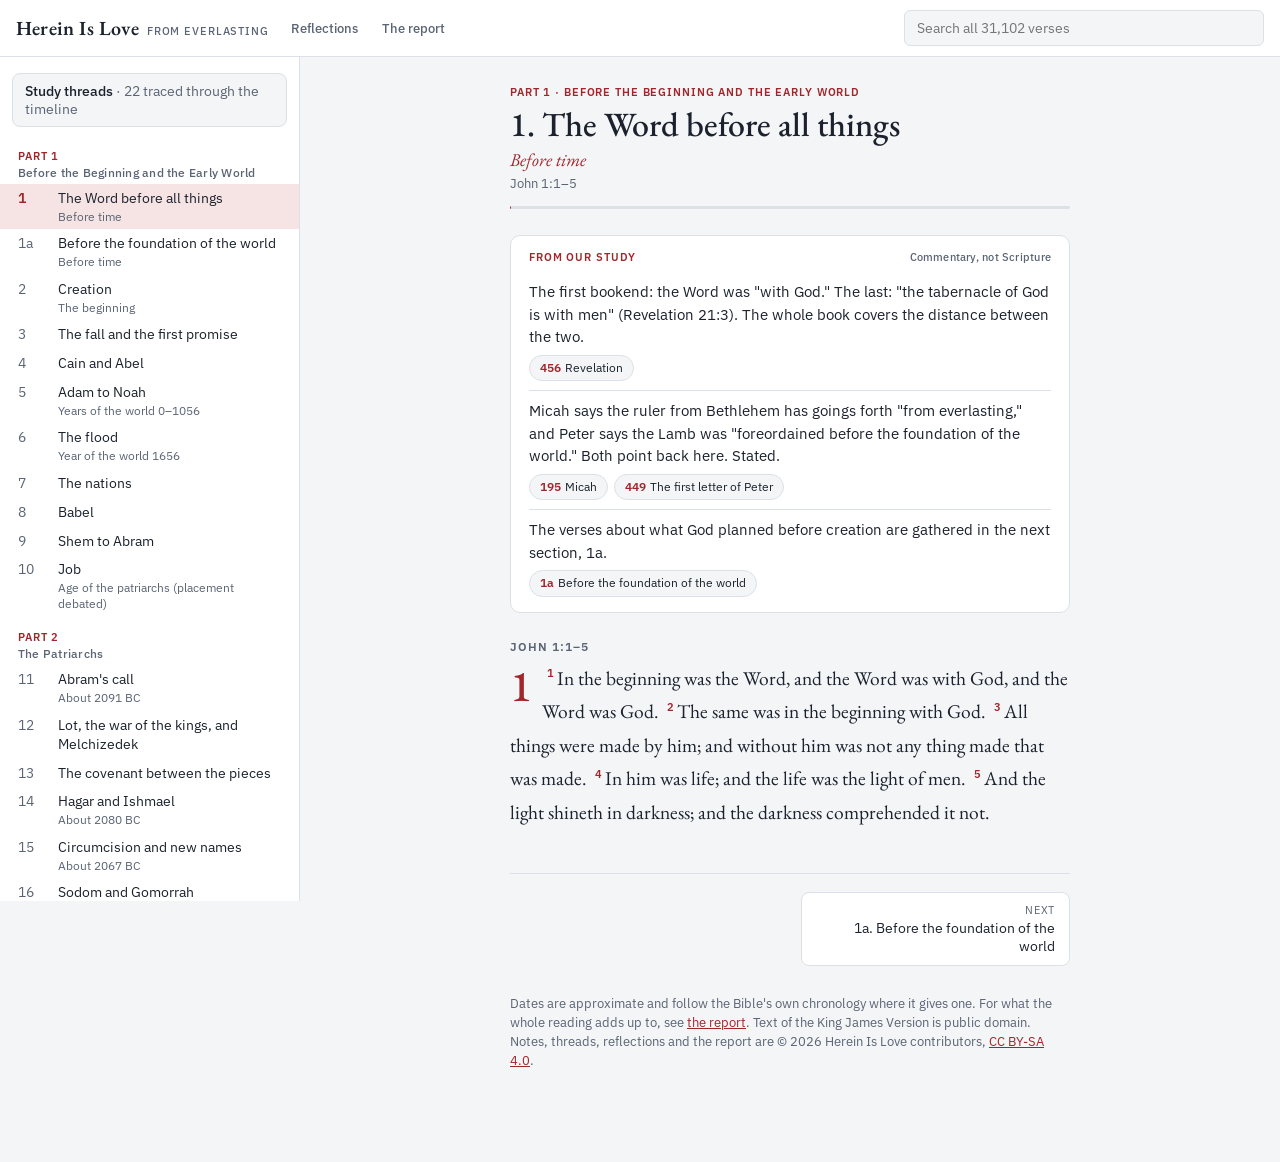
==== index.html @ a445bd6a "Add files via upload" ====
<!doctype html>
<html lang="en">
<head>
<meta charset="utf-8">
<meta name="viewport" content="width=device-width,initial-scale=1,viewport-fit=cover">
<title>Herein Is Love · The Bible, read in order</title>
<meta name="description" content="Herein Is Love: the King James Bible arranged in the order its events happened, from before creation to Revelation, with study notes and threads.">
<link rel="preconnect" href="https://fonts.googleapis.com">
<link rel="preconnect" href="https://fonts.gstatic.com" crossorigin>
<link rel="stylesheet" href="https://fonts.googleapis.com/css2?family=EB+Garamond:ital,wght@0,400;0,500;0,600;1,400&family=IBM+Plex+Sans:wght@400;500;600&display=swap">
<link rel="stylesheet" href="assets/style.css">
</head>
<body>
<header class="bar">
  <button class="toc-btn" id="tocBtn" type="button" aria-controls="toc" aria-expanded="false">Contents</button>
  <div class="brand"><a href="./">Herein Is Love</a><small>From Everlasting</small></div>
  <nav class="nav" aria-label="Site"><a href="reflections.html">Reflections</a><a href="report.html">The report</a></nav>
  <div class="search"><input id="q" type="search" placeholder="Search all 31,102 verses" aria-label="Search the text"></div>
</header>
<div class="layout">
  <nav class="toc" id="toc" aria-label="Contents"></nav>
  <main id="main"><div class="page" id="page"><p class="loading">Loading the text…</p></div></main>
</div>
<script src="vendor/js-yaml.min.js"></script>
<script src="vendor/marked.umd.js"></script>
<script src="assets/refs.js"></script>
<script src="assets/app.js"></script>
</body>
</html>
---- assets/style.css ----
:root{
  --bg:#F3F5F7; --surface:#FFFFFF; --ink:#1B222D; --muted:#5A6474; --line:#DCE1E7;
  --rubric:#A1262B; --rubric-soft:#F6E4E4; --hit:#FCEFB4;
  --serif:"EB Garamond", Garamond, "Times New Roman", serif;
  --sans:"IBM Plex Sans", system-ui, -apple-system, "Segoe UI", sans-serif;
}
@media (prefers-color-scheme: dark){
  :root:not([data-theme="light"]){
    --bg:#12151B; --surface:#1A1F28; --ink:#E3E6EB; --muted:#98A1B0; --line:#2B323E;
    --rubric:#E06A6E; --rubric-soft:#3A2226; --hit:#5A4A12; color-scheme:dark;
  }
}
:root[data-theme="dark"]{
  --bg:#12151B; --surface:#1A1F28; --ink:#E3E6EB; --muted:#98A1B0; --line:#2B323E;
  --rubric:#E06A6E; --rubric-soft:#3A2226; --hit:#5A4A12; color-scheme:dark;
}
*{box-sizing:border-box}
html,body{height:100%}
body{background:var(--bg);color:var(--ink);font-family:var(--sans);font-size:14px;margin:0}
button{font:inherit;color:inherit}
a{color:var(--rubric)}
:focus-visible{outline:2px solid var(--rubric);outline-offset:2px}

.bar{position:sticky;top:env(safe-area-inset-top,0px);z-index:5;background:var(--surface);border-bottom:1px solid var(--line);
  display:flex;align-items:center;gap:12px;padding:10px 16px;flex-wrap:wrap}
.brand{font-family:var(--serif);font-size:20px;font-weight:600;letter-spacing:.2px;white-space:nowrap}
.brand small{font-family:var(--sans);font-size:11px;font-weight:500;letter-spacing:.08em;text-transform:uppercase;color:var(--muted);margin-left:8px}
.toc-btn{display:none;border:1px solid var(--line);background:var(--bg);border-radius:6px;padding:6px 10px;cursor:pointer}
.search{flex:1;min-width:180px;display:flex;justify-content:flex-end}
.search input{width:100%;max-width:360px;padding:8px 12px;border:1px solid var(--line);border-radius:6px;background:var(--bg);color:var(--ink);font:inherit}

.layout{display:grid;grid-template-columns:300px minmax(0,1fr);min-height:calc(100% - 56px)}
.toc{border-right:1px solid var(--line);background:var(--surface);overflow-y:auto;height:calc(100vh - 56px);position:sticky;top:56px;padding:12px 0 40px}
.part{padding:14px 18px 4px;font-size:11px;font-weight:600;letter-spacing:.08em;text-transform:uppercase;color:var(--rubric)}
.part span{display:block;color:var(--muted);font-weight:500;letter-spacing:.02em;text-transform:none;font-size:12px;margin-top:2px}
.toc button.sec{display:grid;grid-template-columns:34px 1fr;gap:6px;width:100%;text-align:left;border:0;background:none;padding:5px 18px;cursor:pointer;color:var(--ink);line-height:1.35}
.toc button.sec .n{color:var(--muted);font-variant-numeric:tabular-nums}
.toc button.sec:hover{background:var(--bg)}
.toc button.sec[aria-current="true"]{background:var(--rubric-soft)}
.toc button.sec[aria-current="true"] .n{color:var(--rubric);font-weight:600}

main{padding-block:28px 80px;padding-inline:24px;min-width:0}
.page{max-width:40em;margin:0 auto}
.eyebrow{font-size:11px;font-weight:600;letter-spacing:.08em;text-transform:uppercase;color:var(--rubric)}
h1{font-family:var(--serif);font-weight:500;font-size:34px;line-height:1.15;margin:6px 0 4px;text-wrap:balance}
.date{font-family:var(--serif);font-style:italic;font-size:18px;color:var(--rubric);margin:0 0 4px}
.toc .dt{display:block;color:var(--muted);font-size:11.5px;margin-top:1px}
.refs{color:var(--muted);font-size:13px;margin-bottom:8px}
.progress{height:3px;background:var(--line);border-radius:2px;margin:14px 0 26px;overflow:hidden}
.progress i{display:block;height:100%;background:var(--rubric)}
h2.passage{font-family:var(--sans);font-size:12px;font-weight:600;letter-spacing:.08em;text-transform:uppercase;color:var(--muted);
  margin:34px 0 8px;padding-top:14px;border-top:1px solid var(--line)}
h2.passage:first-of-type{border-top:0;padding-top:0;margin-top:10px}
.chap{font-family:var(--serif);font-size:19.5px;line-height:1.72;margin:0 0 18px}
.chap .cn{font-family:var(--serif);float:left;font-size:44px;line-height:.9;color:var(--rubric);margin:4px 10px 0 0;font-weight:500}
.chap .cl{display:block;font-family:var(--sans);font-size:12px;font-weight:600;color:var(--muted);letter-spacing:.04em;margin-bottom:2px}
sup.v{font-family:var(--sans);font-size:10.5px;color:var(--rubric);font-weight:600;margin:0 3px 0 5px;vertical-align:super;line-height:0}
.verse.flash{background:var(--hit);border-radius:3px}
.note{font-family:var(--serif);font-size:19px;line-height:1.6;color:var(--muted);font-style:italic;border-left:3px solid var(--rubric);padding:4px 0 4px 16px;margin:18px 0}
.study{border:1px solid var(--line);background:var(--surface);border-radius:10px;padding:14px 18px 6px;margin:18px 0 26px}
.study-h{font-size:11px;font-weight:600;letter-spacing:.08em;text-transform:uppercase;color:var(--rubric);display:flex;justify-content:space-between;gap:12px;flex-wrap:wrap}
.study-h span{color:var(--muted);font-weight:500;letter-spacing:.02em;text-transform:none}
.study ul{list-style:none;margin:8px 0 0;padding:0}
.study li{padding:9px 0;border-top:1px solid var(--line);font-size:14.5px;line-height:1.55}
.study li:first-child{border-top:0}
.go{display:flex;flex-wrap:wrap;gap:6px;margin-top:6px}
.go button{text-align:left;border:1px solid var(--line);background:var(--bg);border-radius:999px;padding:3px 10px;font-size:12px;cursor:pointer;color:var(--ink)}
.go button:hover{border-color:var(--rubric);color:var(--rubric)}
.go button b{color:var(--rubric);font-weight:600;margin-right:4px}
.toc button.threads{display:block;width:calc(100% - 24px);margin:4px 12px 8px;text-align:left;border:1px solid var(--line);background:var(--bg);border-radius:8px;padding:8px 12px;cursor:pointer;font-weight:500}
.toc button.threads:hover,.toc button.threads[aria-current="true"]{border-color:var(--rubric);color:var(--rubric)}
.thread{margin:26px 0;padding-top:18px;border-top:1px solid var(--line)}
.thread h2{font-family:var(--serif);font-weight:500;font-size:24px;margin:0 0 6px}
.thread p{font-family:var(--serif);font-size:18px;line-height:1.55;margin:0 0 10px;color:var(--ink)}
.pager{display:flex;justify-content:space-between;gap:12px;margin-top:44px;padding-top:18px;border-top:1px solid var(--line);flex-wrap:wrap}
.pager button{border:1px solid var(--line);background:var(--surface);border-radius:8px;padding:10px 14px;cursor:pointer;text-align:left;max-width:48%;min-width:140px}
.pager button:hover{border-color:var(--rubric)}
.pager small{display:block;color:var(--muted);font-size:11px;letter-spacing:.06em;text-transform:uppercase;margin-bottom:2px}
.pager button[disabled]{visibility:hidden}
.foot{margin-top:28px;color:var(--muted);font-size:12.5px;line-height:1.5}

.results h1{font-size:28px}
.res{display:block;width:100%;text-align:left;border:0;border-bottom:1px solid var(--line);background:none;padding:12px 2px;cursor:pointer}
.res b{font-family:var(--sans);font-size:12px;color:var(--rubric);font-weight:600}
.res em{font-style:normal;color:var(--muted);font-size:12px;margin-left:8px}
.res p{margin:4px 0 0;font-family:var(--serif);font-size:17px;line-height:1.5}
mark{background:var(--hit);color:inherit;border-radius:2px}

@media (max-width:820px){
  .toc-btn{display:inline-block}
  .layout{grid-template-columns:1fr}
  .toc{position:fixed;inset:0 auto 0 0;width:min(86vw,340px);height:100%;top:0;z-index:10;transform:translateX(-105%);transition:transform .2s ease;
    box-shadow:0 0 0 100vmax rgba(0,0,0,0);padding-top:calc(env(safe-area-inset-top,0px) + 12px)}
  body.toc-open .toc{transform:none;box-shadow:0 0 0 100vmax rgba(0,0,0,.35)}
  main{padding-inline:16px}
  h1{font-size:28px}
  .chap{font-size:18.5px}
  .pager button{max-width:100%;flex:1}
}
@media (prefers-reduced-motion: reduce){.toc{transition:none}}

/* site additions */
.brand a{color:inherit;text-decoration:none}
.nav{display:flex;gap:4px}
.nav a{font-size:13px;font-weight:500;color:var(--muted);text-decoration:none;padding:6px 10px;border-radius:6px}
.nav a:hover,.nav a[aria-current="page"]{color:var(--rubric);background:var(--rubric-soft)}
.note p{margin:0 0 10px}.note p:last-child{margin:0}
.loading{color:var(--muted);font-family:var(--serif);font-style:italic;font-size:18px;padding:40px 0}

.site-foot{max-width:40em;margin:0 auto;padding:0 16px 48px;color:var(--muted);font-size:12.5px;line-height:1.5}

/* report page */
.report{max-width:40em;margin:0 auto;padding:32px 16px 80px}
.report h1{font-size:38px;margin:0 0 6px}
.report h2{font-family:var(--serif);font-weight:500;font-size:26px;margin:44px 0 10px;padding-top:18px;border-top:1px solid var(--line)}
.report h3{font-family:var(--sans);font-size:12px;font-weight:600;letter-spacing:.08em;text-transform:uppercase;color:var(--rubric);margin:28px 0 8px}
.report p,.report li{font-family:var(--serif);font-size:19px;line-height:1.65}
.report p{margin:0 0 14px}
.report strong{font-family:var(--sans);font-size:.78em;font-weight:600;letter-spacing:.02em;color:var(--rubric)}
.report table{border-collapse:collapse;width:100%;margin:10px 0 20px;font-size:14.5px}
.report th,.report td{border-bottom:1px solid var(--line);padding:8px 10px;text-align:left;vertical-align:top}
.report th{font-size:12px;letter-spacing:.06em;text-transform:uppercase;color:var(--muted)}
.report .table-wrap{overflow-x:auto}
.report .byline{color:var(--muted);font-size:13px;margin-bottom:24px}
.report .toc-list{columns:2;column-gap:24px;padding:0;list-style:none;margin:0 0 20px}
.report .toc-list li{font-family:var(--sans);font-size:14px;line-height:1.5;break-inside:avoid;padding:2px 0}
@media (max-width:620px){.report .toc-list{columns:1}.report h1{font-size:30px}}
.go a.chip{display:inline-block;border:1px solid var(--line);background:var(--surface);border-radius:999px;padding:3px 10px;font-family:var(--sans);font-size:12px;color:var(--ink);text-decoration:none}
.go a.chip:hover{border-color:var(--rubric);color:var(--rubric)}
.go a.chip b{color:var(--rubric);font-weight:600;margin-right:4px}
.report .eyebrow a{color:inherit;text-decoration:none}
.report h2 a{color:inherit}
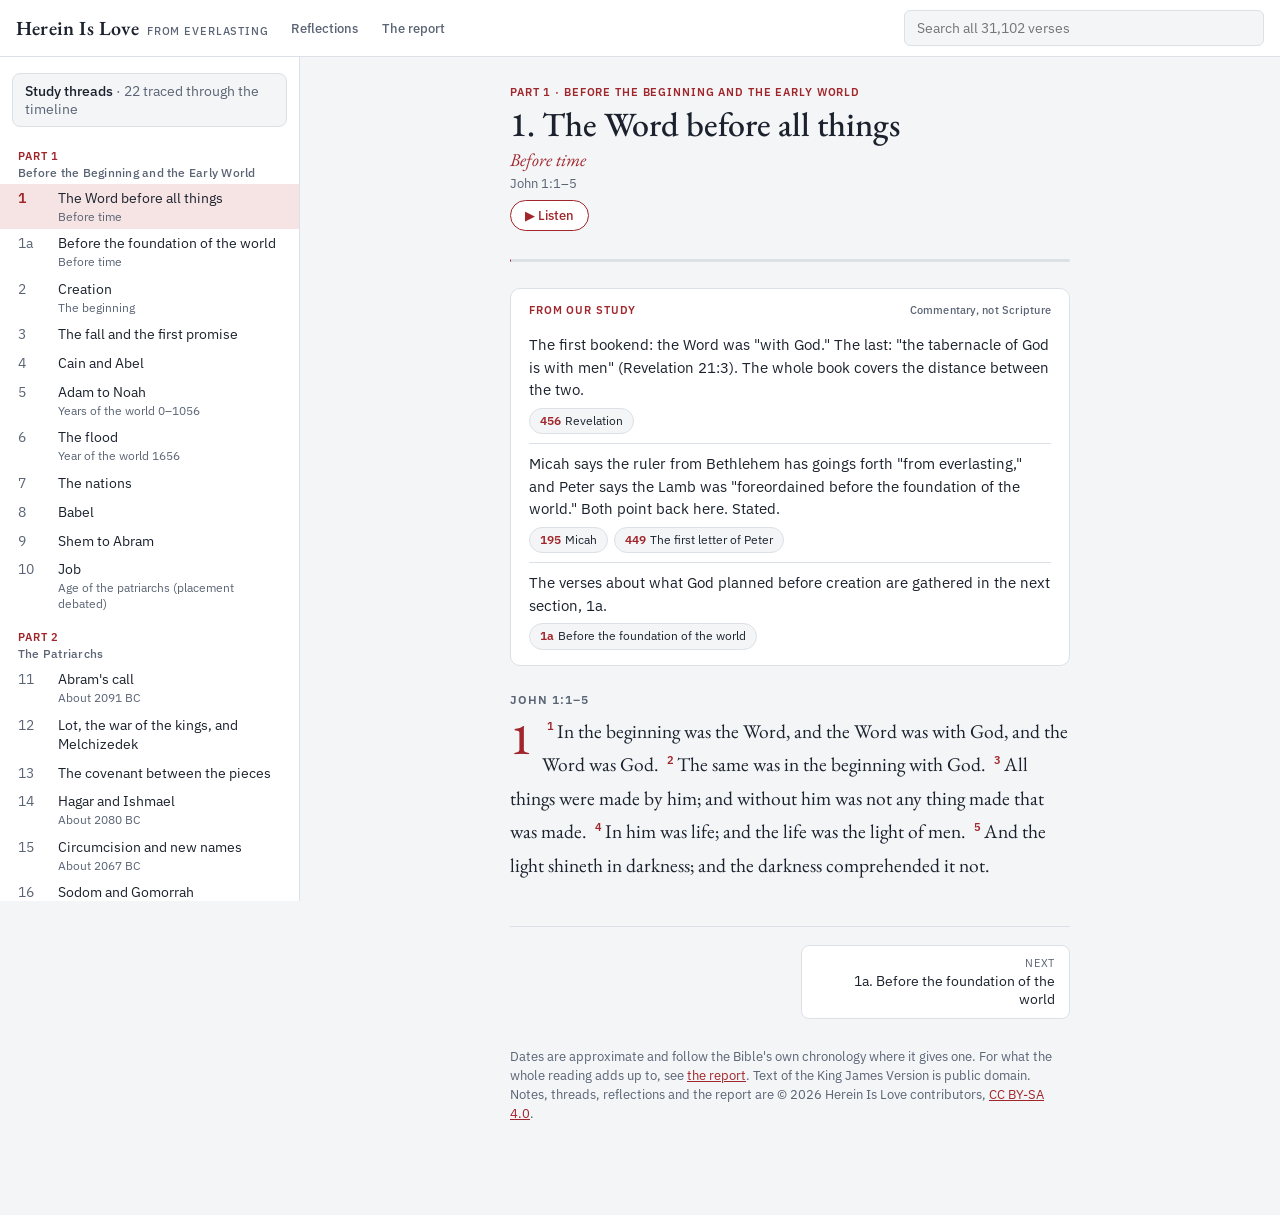
==== commit fe751bc5: "Add files via upload" ====
--- a/index.html
+++ b/index.html
@@ -24,6 +24,7 @@
 <script src="vendor/js-yaml.min.js"></script>
 <script src="vendor/marked.umd.js"></script>
 <script src="assets/refs.js"></script>
+<script src="assets/listen.js"></script>
 <script src="assets/app.js"></script>
 </body>
 </html>
--- a/assets/style.css
+++ b/assets/style.css
@@ -15,7 +15,7 @@
   --rubric:#E06A6E; --rubric-soft:#3A2226; --hit:#5A4A12; color-scheme:dark;
 }
 *{box-sizing:border-box}
-html,body{height:100%}
+html{height:100%}body{min-height:100%}
 body{background:var(--bg);color:var(--ink);font-family:var(--sans);font-size:14px;margin:0}
 button{font:inherit;color:inherit}
 a{color:var(--rubric)}
@@ -130,3 +130,20 @@
 .go a.chip b{color:var(--rubric);font-weight:600;margin-right:4px}
 .report .eyebrow a{color:inherit;text-decoration:none}
 .report h2 a{color:inherit}
+
+/* Listen */
+.listen-btn{display:inline-flex;align-items:center;gap:6px;margin:0 0 14px;border:1px solid var(--rubric);background:var(--surface);color:var(--rubric);border-radius:999px;padding:6px 14px;font:500 13px var(--sans);cursor:pointer}
+.listen-btn:hover{background:var(--rubric-soft)}
+.speaking{background:var(--hit);border-radius:3px;box-shadow:0 0 0 3px var(--hit)}
+.cn.speaking{box-shadow:none}
+.listen-bar{position:fixed;left:0;right:0;bottom:0;z-index:20;display:flex;align-items:center;gap:8px;flex-wrap:wrap;
+  padding:10px 16px calc(10px + env(safe-area-inset-bottom,0px));background:var(--surface);border-top:1px solid var(--line);box-shadow:0 -4px 16px rgba(0,0,0,.08);font-family:var(--sans);font-size:13px}
+.listen-bar[hidden]{display:none}
+.listen-bar button{border:1px solid var(--line);background:var(--bg);color:var(--ink);border-radius:8px;min-width:40px;height:36px;font-size:15px;cursor:pointer}
+.listen-bar button.main{background:var(--rubric);border-color:var(--rubric);color:#fff}
+.listen-bar button[data-a="stop"]{margin-left:auto}
+.listen-label{color:var(--muted);min-width:0;flex:1 1 120px;white-space:nowrap;overflow:hidden;text-overflow:ellipsis}
+.listen-opt{color:var(--muted);display:flex;align-items:center;gap:4px}
+.listen-opt select{font:inherit;color:var(--ink);background:var(--bg);border:1px solid var(--line);border-radius:6px;padding:4px;max-width:180px}
+body.listening{padding-bottom:72px}
+@media (max-width:620px){.listen-label{display:none}.listen-bar{gap:6px}.listen-bar button[data-a="stop"]{order:5}.listen-voice{order:10;flex-basis:100%}.listen-voice select{max-width:none;flex:1}}
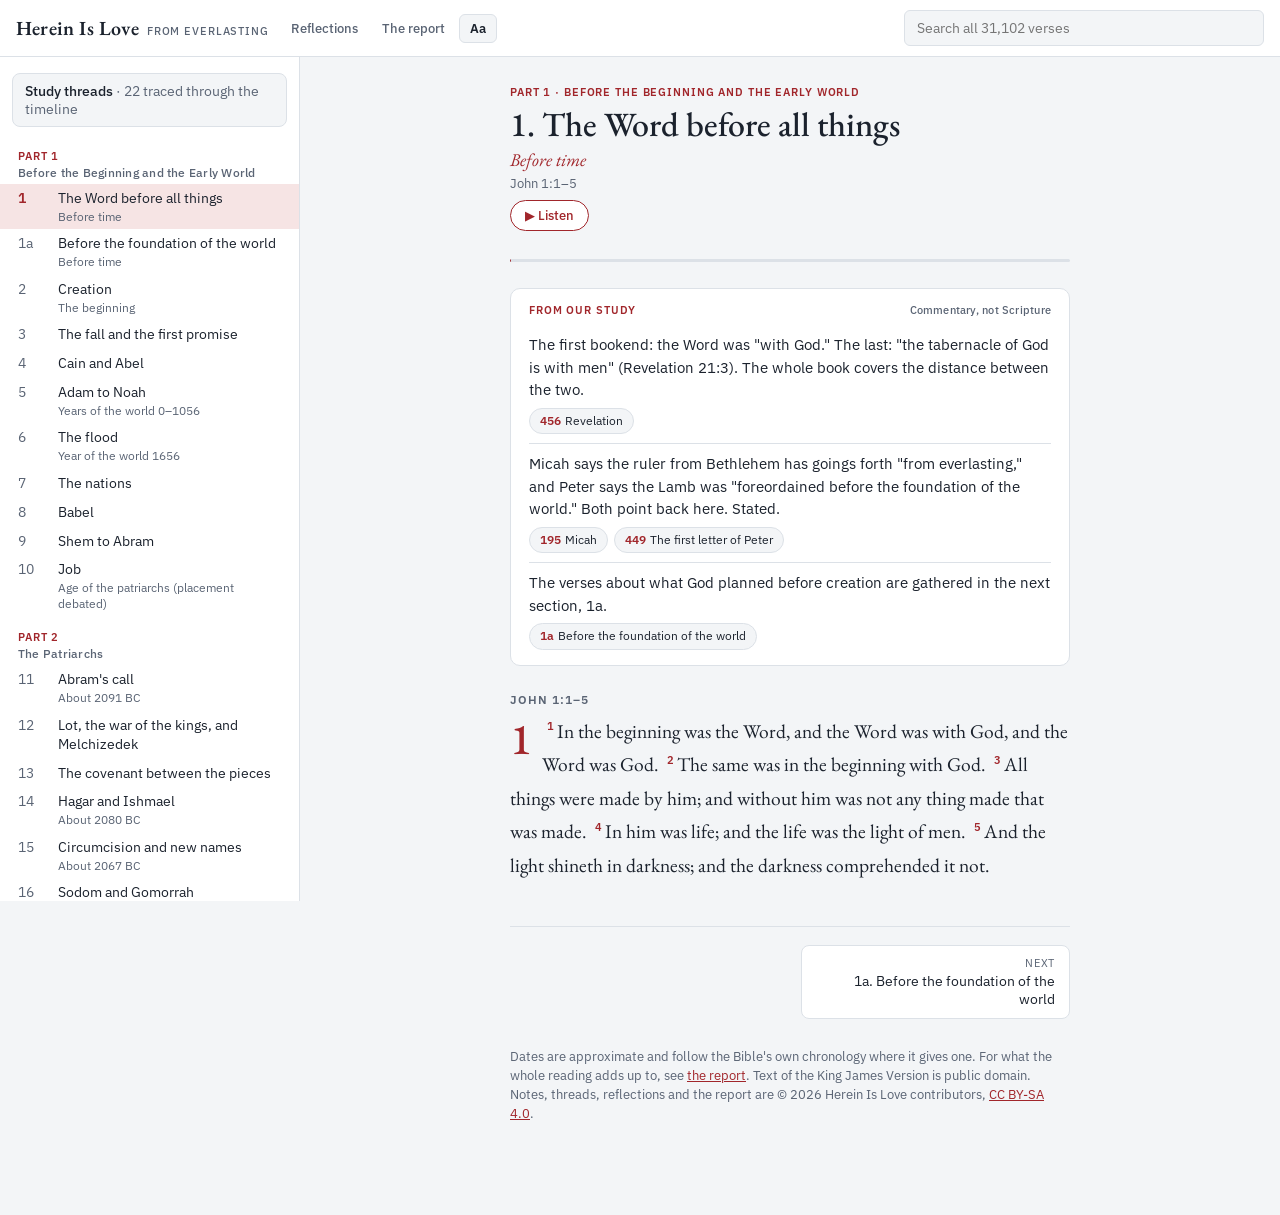
==== commit 9f1bdcd0: "Add files via upload" ====
--- a/index.html
+++ b/index.html
@@ -9,6 +9,7 @@
 <link rel="preconnect" href="https://fonts.gstatic.com" crossorigin>
 <link rel="stylesheet" href="https://fonts.googleapis.com/css2?family=EB+Garamond:ital,wght@0,400;0,500;0,600;1,400&family=IBM+Plex+Sans:wght@400;500;600&display=swap">
 <link rel="stylesheet" href="assets/style.css">
+<script src="assets/textsize.js"></script>
 </head>
 <body>
 <header class="bar">
--- a/assets/style.css
+++ b/assets/style.css
@@ -16,7 +16,7 @@
 }
 *{box-sizing:border-box}
 html{height:100%}body{min-height:100%}
-body{background:var(--bg);color:var(--ink);font-family:var(--sans);font-size:14px;margin:0}
+body{background:var(--bg);color:var(--ink);font-family:var(--sans);font-size:calc(14px*var(--ts,1));margin:0}
 button{font:inherit;color:inherit}
 a{color:var(--rubric)}
 :focus-visible{outline:2px solid var(--rubric);outline-offset:2px}
@@ -31,8 +31,8 @@
 
 .layout{display:grid;grid-template-columns:300px minmax(0,1fr);min-height:calc(100% - 56px)}
 .toc{border-right:1px solid var(--line);background:var(--surface);overflow-y:auto;height:calc(100vh - 56px);position:sticky;top:56px;padding:12px 0 40px}
-.part{padding:14px 18px 4px;font-size:11px;font-weight:600;letter-spacing:.08em;text-transform:uppercase;color:var(--rubric)}
-.part span{display:block;color:var(--muted);font-weight:500;letter-spacing:.02em;text-transform:none;font-size:12px;margin-top:2px}
+.part{padding:14px 18px 4px;font-size:calc(11px*var(--ts,1));font-weight:600;letter-spacing:.08em;text-transform:uppercase;color:var(--rubric)}
+.part span{display:block;color:var(--muted);font-weight:500;letter-spacing:.02em;text-transform:none;font-size:calc(12px*var(--ts,1));margin-top:2px}
 .toc button.sec{display:grid;grid-template-columns:34px 1fr;gap:6px;width:100%;text-align:left;border:0;background:none;padding:5px 18px;cursor:pointer;color:var(--ink);line-height:1.35}
 .toc button.sec .n{color:var(--muted);font-variant-numeric:tabular-nums}
 .toc button.sec:hover{background:var(--bg)}
@@ -41,49 +41,49 @@
 
 main{padding-block:28px 80px;padding-inline:24px;min-width:0}
 .page{max-width:40em;margin:0 auto}
-.eyebrow{font-size:11px;font-weight:600;letter-spacing:.08em;text-transform:uppercase;color:var(--rubric)}
-h1{font-family:var(--serif);font-weight:500;font-size:34px;line-height:1.15;margin:6px 0 4px;text-wrap:balance}
-.date{font-family:var(--serif);font-style:italic;font-size:18px;color:var(--rubric);margin:0 0 4px}
-.toc .dt{display:block;color:var(--muted);font-size:11.5px;margin-top:1px}
-.refs{color:var(--muted);font-size:13px;margin-bottom:8px}
+.eyebrow{font-size:calc(11px*var(--ts,1));font-weight:600;letter-spacing:.08em;text-transform:uppercase;color:var(--rubric)}
+h1{font-family:var(--serif);font-weight:500;font-size:calc(34px*var(--ts,1));line-height:1.15;margin:6px 0 4px;text-wrap:balance}
+.date{font-family:var(--serif);font-style:italic;font-size:calc(18px*var(--ts,1));color:var(--rubric);margin:0 0 4px}
+.toc .dt{display:block;color:var(--muted);font-size:calc(11.5px*var(--ts,1));margin-top:1px}
+.refs{color:var(--muted);font-size:calc(13px*var(--ts,1));margin-bottom:8px}
 .progress{height:3px;background:var(--line);border-radius:2px;margin:14px 0 26px;overflow:hidden}
 .progress i{display:block;height:100%;background:var(--rubric)}
-h2.passage{font-family:var(--sans);font-size:12px;font-weight:600;letter-spacing:.08em;text-transform:uppercase;color:var(--muted);
+h2.passage{font-family:var(--sans);font-size:calc(12px*var(--ts,1));font-weight:600;letter-spacing:.08em;text-transform:uppercase;color:var(--muted);
   margin:34px 0 8px;padding-top:14px;border-top:1px solid var(--line)}
 h2.passage:first-of-type{border-top:0;padding-top:0;margin-top:10px}
-.chap{font-family:var(--serif);font-size:19.5px;line-height:1.72;margin:0 0 18px}
-.chap .cn{font-family:var(--serif);float:left;font-size:44px;line-height:.9;color:var(--rubric);margin:4px 10px 0 0;font-weight:500}
-.chap .cl{display:block;font-family:var(--sans);font-size:12px;font-weight:600;color:var(--muted);letter-spacing:.04em;margin-bottom:2px}
-sup.v{font-family:var(--sans);font-size:10.5px;color:var(--rubric);font-weight:600;margin:0 3px 0 5px;vertical-align:super;line-height:0}
+.chap{font-family:var(--serif);font-size:calc(19.5px*var(--ts,1));line-height:1.72;margin:0 0 18px}
+.chap .cn{font-family:var(--serif);float:left;font-size:calc(44px*var(--ts,1));line-height:.9;color:var(--rubric);margin:4px 10px 0 0;font-weight:500}
+.chap .cl{display:block;font-family:var(--sans);font-size:calc(12px*var(--ts,1));font-weight:600;color:var(--muted);letter-spacing:.04em;margin-bottom:2px}
+sup.v{font-family:var(--sans);font-size:calc(10.5px*var(--ts,1));color:var(--rubric);font-weight:600;margin:0 3px 0 5px;vertical-align:super;line-height:0}
 .verse.flash{background:var(--hit);border-radius:3px}
-.note{font-family:var(--serif);font-size:19px;line-height:1.6;color:var(--muted);font-style:italic;border-left:3px solid var(--rubric);padding:4px 0 4px 16px;margin:18px 0}
+.note{font-family:var(--serif);font-size:calc(19px*var(--ts,1));line-height:1.6;color:var(--muted);font-style:italic;border-left:3px solid var(--rubric);padding:4px 0 4px 16px;margin:18px 0}
 .study{border:1px solid var(--line);background:var(--surface);border-radius:10px;padding:14px 18px 6px;margin:18px 0 26px}
-.study-h{font-size:11px;font-weight:600;letter-spacing:.08em;text-transform:uppercase;color:var(--rubric);display:flex;justify-content:space-between;gap:12px;flex-wrap:wrap}
+.study-h{font-size:calc(11px*var(--ts,1));font-weight:600;letter-spacing:.08em;text-transform:uppercase;color:var(--rubric);display:flex;justify-content:space-between;gap:12px;flex-wrap:wrap}
 .study-h span{color:var(--muted);font-weight:500;letter-spacing:.02em;text-transform:none}
 .study ul{list-style:none;margin:8px 0 0;padding:0}
-.study li{padding:9px 0;border-top:1px solid var(--line);font-size:14.5px;line-height:1.55}
+.study li{padding:9px 0;border-top:1px solid var(--line);font-size:calc(14.5px*var(--ts,1));line-height:1.55}
 .study li:first-child{border-top:0}
 .go{display:flex;flex-wrap:wrap;gap:6px;margin-top:6px}
-.go button{text-align:left;border:1px solid var(--line);background:var(--bg);border-radius:999px;padding:3px 10px;font-size:12px;cursor:pointer;color:var(--ink)}
+.go button{text-align:left;border:1px solid var(--line);background:var(--bg);border-radius:999px;padding:3px 10px;font-size:calc(12px*var(--ts,1));cursor:pointer;color:var(--ink)}
 .go button:hover{border-color:var(--rubric);color:var(--rubric)}
 .go button b{color:var(--rubric);font-weight:600;margin-right:4px}
 .toc button.threads{display:block;width:calc(100% - 24px);margin:4px 12px 8px;text-align:left;border:1px solid var(--line);background:var(--bg);border-radius:8px;padding:8px 12px;cursor:pointer;font-weight:500}
 .toc button.threads:hover,.toc button.threads[aria-current="true"]{border-color:var(--rubric);color:var(--rubric)}
 .thread{margin:26px 0;padding-top:18px;border-top:1px solid var(--line)}
-.thread h2{font-family:var(--serif);font-weight:500;font-size:24px;margin:0 0 6px}
-.thread p{font-family:var(--serif);font-size:18px;line-height:1.55;margin:0 0 10px;color:var(--ink)}
+.thread h2{font-family:var(--serif);font-weight:500;font-size:calc(24px*var(--ts,1));margin:0 0 6px}
+.thread p{font-family:var(--serif);font-size:calc(18px*var(--ts,1));line-height:1.55;margin:0 0 10px;color:var(--ink)}
 .pager{display:flex;justify-content:space-between;gap:12px;margin-top:44px;padding-top:18px;border-top:1px solid var(--line);flex-wrap:wrap}
 .pager button{border:1px solid var(--line);background:var(--surface);border-radius:8px;padding:10px 14px;cursor:pointer;text-align:left;max-width:48%;min-width:140px}
 .pager button:hover{border-color:var(--rubric)}
-.pager small{display:block;color:var(--muted);font-size:11px;letter-spacing:.06em;text-transform:uppercase;margin-bottom:2px}
+.pager small{display:block;color:var(--muted);font-size:calc(11px*var(--ts,1));letter-spacing:.06em;text-transform:uppercase;margin-bottom:2px}
 .pager button[disabled]{visibility:hidden}
-.foot{margin-top:28px;color:var(--muted);font-size:12.5px;line-height:1.5}
+.foot{margin-top:28px;color:var(--muted);font-size:calc(12.5px*var(--ts,1));line-height:1.5}
 
-.results h1{font-size:28px}
+.results h1{font-size:calc(28px*var(--ts,1))}
 .res{display:block;width:100%;text-align:left;border:0;border-bottom:1px solid var(--line);background:none;padding:12px 2px;cursor:pointer}
-.res b{font-family:var(--sans);font-size:12px;color:var(--rubric);font-weight:600}
-.res em{font-style:normal;color:var(--muted);font-size:12px;margin-left:8px}
-.res p{margin:4px 0 0;font-family:var(--serif);font-size:17px;line-height:1.5}
+.res b{font-family:var(--sans);font-size:calc(12px*var(--ts,1));color:var(--rubric);font-weight:600}
+.res em{font-style:normal;color:var(--muted);font-size:calc(12px*var(--ts,1));margin-left:8px}
+.res p{margin:4px 0 0;font-family:var(--serif);font-size:calc(17px*var(--ts,1));line-height:1.5}
 mark{background:var(--hit);color:inherit;border-radius:2px}
 
 @media (max-width:820px){
@@ -93,46 +93,46 @@
     box-shadow:0 0 0 100vmax rgba(0,0,0,0);padding-top:calc(env(safe-area-inset-top,0px) + 12px)}
   body.toc-open .toc{transform:none;box-shadow:0 0 0 100vmax rgba(0,0,0,.35)}
   main{padding-inline:16px}
-  h1{font-size:28px}
-  .chap{font-size:18.5px}
+  h1{font-size:calc(28px*var(--ts,1))}
+  .chap{font-size:calc(18.5px*var(--ts,1))}
   .pager button{max-width:100%;flex:1}
 }
 @media (prefers-reduced-motion: reduce){.toc{transition:none}}
 
 /* site additions */
 .brand a{color:inherit;text-decoration:none}
-.nav{display:flex;gap:4px}
+.nav{display:flex;gap:4px;align-items:center}
 .nav a{font-size:13px;font-weight:500;color:var(--muted);text-decoration:none;padding:6px 10px;border-radius:6px}
 .nav a:hover,.nav a[aria-current="page"]{color:var(--rubric);background:var(--rubric-soft)}
 .note p{margin:0 0 10px}.note p:last-child{margin:0}
-.loading{color:var(--muted);font-family:var(--serif);font-style:italic;font-size:18px;padding:40px 0}
+.loading{color:var(--muted);font-family:var(--serif);font-style:italic;font-size:calc(18px*var(--ts,1));padding:40px 0}
 
-.site-foot{max-width:40em;margin:0 auto;padding:0 16px 48px;color:var(--muted);font-size:12.5px;line-height:1.5}
+.site-foot{max-width:40em;margin:0 auto;padding:0 16px 48px;color:var(--muted);font-size:calc(12.5px*var(--ts,1));line-height:1.5}
 
 /* report page */
 .report{max-width:40em;margin:0 auto;padding:32px 16px 80px}
-.report h1{font-size:38px;margin:0 0 6px}
-.report h2{font-family:var(--serif);font-weight:500;font-size:26px;margin:44px 0 10px;padding-top:18px;border-top:1px solid var(--line)}
-.report h3{font-family:var(--sans);font-size:12px;font-weight:600;letter-spacing:.08em;text-transform:uppercase;color:var(--rubric);margin:28px 0 8px}
-.report p,.report li{font-family:var(--serif);font-size:19px;line-height:1.65}
+.report h1{font-size:calc(38px*var(--ts,1));margin:0 0 6px}
+.report h2{font-family:var(--serif);font-weight:500;font-size:calc(26px*var(--ts,1));margin:44px 0 10px;padding-top:18px;border-top:1px solid var(--line)}
+.report h3{font-family:var(--sans);font-size:calc(12px*var(--ts,1));font-weight:600;letter-spacing:.08em;text-transform:uppercase;color:var(--rubric);margin:28px 0 8px}
+.report p,.report li{font-family:var(--serif);font-size:calc(19px*var(--ts,1));line-height:1.65}
 .report p{margin:0 0 14px}
 .report strong{font-family:var(--sans);font-size:.78em;font-weight:600;letter-spacing:.02em;color:var(--rubric)}
-.report table{border-collapse:collapse;width:100%;margin:10px 0 20px;font-size:14.5px}
+.report table{border-collapse:collapse;width:100%;margin:10px 0 20px;font-size:calc(14.5px*var(--ts,1))}
 .report th,.report td{border-bottom:1px solid var(--line);padding:8px 10px;text-align:left;vertical-align:top}
-.report th{font-size:12px;letter-spacing:.06em;text-transform:uppercase;color:var(--muted)}
+.report th{font-size:calc(12px*var(--ts,1));letter-spacing:.06em;text-transform:uppercase;color:var(--muted)}
 .report .table-wrap{overflow-x:auto}
-.report .byline{color:var(--muted);font-size:13px;margin-bottom:24px}
+.report .byline{color:var(--muted);font-size:calc(13px*var(--ts,1));margin-bottom:24px}
 .report .toc-list{columns:2;column-gap:24px;padding:0;list-style:none;margin:0 0 20px}
-.report .toc-list li{font-family:var(--sans);font-size:14px;line-height:1.5;break-inside:avoid;padding:2px 0}
-@media (max-width:620px){.report .toc-list{columns:1}.report h1{font-size:30px}}
-.go a.chip{display:inline-block;border:1px solid var(--line);background:var(--surface);border-radius:999px;padding:3px 10px;font-family:var(--sans);font-size:12px;color:var(--ink);text-decoration:none}
+.report .toc-list li{font-family:var(--sans);font-size:calc(14px*var(--ts,1));line-height:1.5;break-inside:avoid;padding:2px 0}
+@media (max-width:620px){.report .toc-list{columns:1}.report h1{font-size:calc(30px*var(--ts,1))}}
+.go a.chip{display:inline-block;border:1px solid var(--line);background:var(--surface);border-radius:999px;padding:3px 10px;font-family:var(--sans);font-size:calc(12px*var(--ts,1));color:var(--ink);text-decoration:none}
 .go a.chip:hover{border-color:var(--rubric);color:var(--rubric)}
 .go a.chip b{color:var(--rubric);font-weight:600;margin-right:4px}
 .report .eyebrow a{color:inherit;text-decoration:none}
 .report h2 a{color:inherit}
 
 /* Listen */
-.listen-btn{display:inline-flex;align-items:center;gap:6px;margin:0 0 14px;border:1px solid var(--rubric);background:var(--surface);color:var(--rubric);border-radius:999px;padding:6px 14px;font:500 13px var(--sans);cursor:pointer}
+.listen-btn{display:inline-flex;align-items:center;gap:6px;margin:0 0 14px;border:1px solid var(--rubric);background:var(--surface);color:var(--rubric);border-radius:999px;padding:6px 14px;font:500 calc(13px*var(--ts,1)) var(--sans);cursor:pointer}
 .listen-btn:hover{background:var(--rubric-soft)}
 .speaking{background:var(--hit);border-radius:3px;box-shadow:0 0 0 3px var(--hit)}
 .cn.speaking{box-shadow:none}
@@ -147,3 +147,15 @@
 .listen-opt select{font:inherit;color:var(--ink);background:var(--bg);border:1px solid var(--line);border-radius:6px;padding:4px;max-width:180px}
 body.listening{padding-bottom:72px}
 @media (max-width:620px){.listen-label{display:none}.listen-bar{gap:6px}.listen-bar button[data-a="stop"]{order:5}.listen-voice{order:10;flex-basis:100%}.listen-voice select{max-width:none;flex:1}}
+
+/* Text size control */
+.ts-wrap{position:relative}
+.ts-btn{border:1px solid var(--line);background:var(--bg);color:var(--ink);border-radius:6px;padding:5px 10px;font:600 13px var(--sans);cursor:pointer}
+.ts-btn:hover,.ts-btn[aria-expanded="true"]{border-color:var(--rubric);color:var(--rubric)}
+.ts-pop{position:absolute;right:0;top:calc(100% + 6px);z-index:30;display:flex;align-items:center;gap:6px;padding:8px;background:var(--surface);border:1px solid var(--line);border-radius:10px;box-shadow:0 6px 20px rgba(0,0,0,.12);white-space:nowrap}
+.ts-pop[hidden]{display:none}
+.ts-pop button{border:1px solid var(--line);background:var(--bg);color:var(--ink);border-radius:8px;width:40px;height:36px;cursor:pointer;font-family:var(--serif)}
+.ts-pop button:disabled{opacity:.35;cursor:default}
+.ts-pop .ts-small{font-size:14px}.ts-pop .ts-big{font-size:21px}
+.ts-pop output{min-width:48px;text-align:center;font:500 13px var(--sans);color:var(--muted)}
+.ts-pop .ts-reset{width:auto;padding:0 10px;font:500 12px var(--sans);color:var(--muted)}
